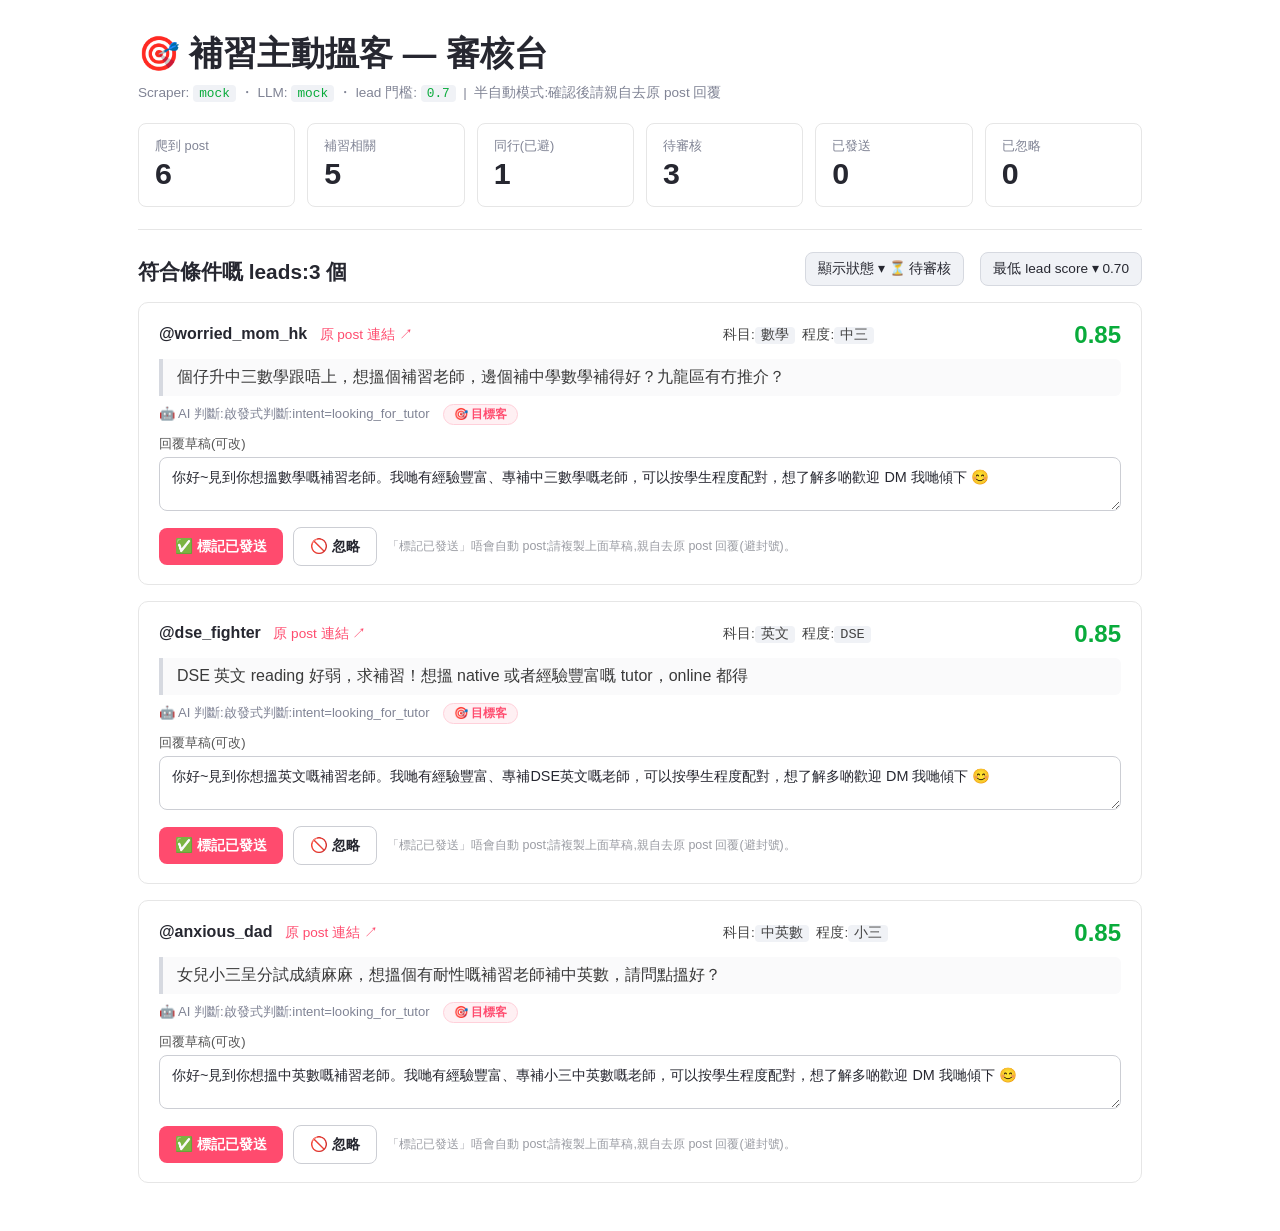
==== tutoring-leadgen/preview.html @ cb460b29 "docs: 加審核台 UI 靜態 preview (preview.html)" ====
<!DOCTYPE html>
<html lang="zh-HK">
<head>
<meta charset="UTF-8">
<meta name="viewport" content="width=device-width, initial-scale=1.0">
<title>補習主動搵客 — 審核台 (Preview)</title>
<style>
  * { box-sizing: border-box; margin: 0; padding: 0; }
  body {
    font-family: "Source Sans Pro", -apple-system, "PingFang HK", "Microsoft JhengHei", sans-serif;
    background: #ffffff; color: #262730; padding: 32px 48px; max-width: 1100px; margin: 0 auto;
  }
  h1 { font-size: 2.1rem; font-weight: 700; margin-bottom: 6px; }
  .caption { color: #808495; font-size: .85rem; margin-bottom: 20px; line-height: 1.5; }
  .caption code { background:#f0f2f6; padding:1px 6px; border-radius:4px; color:#09ab3b; font-size:.8rem;}
  .metrics { display: grid; grid-template-columns: repeat(6, 1fr); gap: 12px; margin: 18px 0; }
  .metric { background:#fff; border:1px solid #e6e6e6; border-radius:8px; padding:14px 16px; }
  .metric .label { color:#808495; font-size:.8rem; }
  .metric .value { font-size:1.9rem; font-weight:600; line-height:1.2; }
  .divider { border:none; border-top:1px solid #e6e6e6; margin:22px 0; }
  .toolbar { display:flex; justify-content:space-between; align-items:flex-end; margin-bottom:16px; }
  .toolbar h2 { font-size:1.3rem; }
  .filters { display:flex; gap:16px; align-items:center; }
  .pill { background:#f0f2f6; border:1px solid #d6d9e0; border-radius:8px; padding:7px 12px; font-size:.85rem; }
  .card { border:1px solid #e6e6e6; border-radius:10px; padding:18px 20px; margin-bottom:16px; background:#fff; }
  .card-head { display:grid; grid-template-columns: 3fr 1.4fr .7fr; align-items:center; gap:10px; margin-bottom:10px;}
  .handle { font-weight:700; }
  .handle a { color:#ff4b6e; text-decoration:none; font-weight:400; font-size:.85rem; margin-left:8px;}
  .meta { color:#444; font-size:.85rem; }
  .meta code { background:#f0f2f6; padding:1px 6px; border-radius:4px; }
  .score { font-size:1.5rem; font-weight:700; text-align:right; color:#09ab3b; }
  .quote { border-left:4px solid #d6d9e0; padding:8px 14px; margin:6px 0; color:#3a3a3a; background:#fafafb; border-radius:0 6px 6px 0;}
  .ai { color:#808495; font-size:.82rem; margin:8px 0; }
  label.fld { display:block; font-size:.82rem; color:#555; margin:10px 0 4px;}
  textarea { width:100%; border:1px solid #ccced4; border-radius:8px; padding:10px 12px;
             font-family:inherit; font-size:.9rem; resize:vertical; color:#262730; background:#fff; }
  .btns { display:flex; gap:10px; align-items:center; margin-top:12px; }
  button { border:none; border-radius:8px; padding:9px 16px; font-size:.9rem; cursor:pointer; font-weight:600;}
  .primary { background:#ff4b6e; color:#fff; }
  .ghost { background:#fff; border:1px solid #ccced4; color:#262730; }
  .hint { color:#9a9ca3; font-size:.78rem; }
  .badge { display:inline-block; background:#fff0f3; color:#ff4b6e; border:1px solid #ffd0da;
           border-radius:20px; padding:2px 10px; font-size:.72rem; font-weight:600; }
</style>
</head>
<body>
  <h1>🎯 補習主動搵客 — 審核台</h1>
  <div class="caption">
    Scraper: <code>mock</code> ・ LLM: <code>mock</code> ・ lead 門檻: <code>0.7</code>
    &nbsp;|&nbsp; 半自動模式:確認後請親自去原 post 回覆
  </div>

  <div class="metrics">
    <div class="metric"><div class="label">爬到 post</div><div class="value">6</div></div>
    <div class="metric"><div class="label">補習相關</div><div class="value">5</div></div>
    <div class="metric"><div class="label">同行(已避)</div><div class="value">1</div></div>
    <div class="metric"><div class="label">待審核</div><div class="value">3</div></div>
    <div class="metric"><div class="label">已發送</div><div class="value">0</div></div>
    <div class="metric"><div class="label">已忽略</div><div class="value">0</div></div>
  </div>

  <hr class="divider">

  <div class="toolbar">
    <h2>符合條件嘅 leads:3 個</h2>
    <div class="filters">
      <span class="pill">顯示狀態 ▾ ⏳ 待審核</span>
      <span class="pill">最低 lead score ▾ 0.70</span>
    </div>
  </div>

  <!-- Lead 1 -->
  <div class="card">
    <div class="card-head">
      <div class="handle">@worried_mom_hk <a href="#">原 post 連結 ↗</a></div>
      <div class="meta">科目:<code>數學</code>&nbsp; 程度:<code>中三</code></div>
      <div class="score">0.85</div>
    </div>
    <div class="quote">個仔升中三數學跟唔上，想搵個補習老師，邊個補中學數學補得好？九龍區有冇推介？</div>
    <div class="ai">🤖 AI 判斷:啟發式判斷:intent=looking_for_tutor　<span class="badge">🎯 目標客</span></div>
    <label class="fld">回覆草稿(可改)</label>
    <textarea rows="2">你好~見到你想搵數學嘅補習老師。我哋有經驗豐富、專補中三數學嘅老師，可以按學生程度配對，想了解多啲歡迎 DM 我哋傾下 😊</textarea>
    <div class="btns">
      <button class="primary">✅ 標記已發送</button>
      <button class="ghost">🚫 忽略</button>
      <span class="hint">「標記已發送」唔會自動 post;請複製上面草稿,親自去原 post 回覆(避封號)。</span>
    </div>
  </div>

  <!-- Lead 2 -->
  <div class="card">
    <div class="card-head">
      <div class="handle">@dse_fighter <a href="#">原 post 連結 ↗</a></div>
      <div class="meta">科目:<code>英文</code>&nbsp; 程度:<code>DSE</code></div>
      <div class="score">0.85</div>
    </div>
    <div class="quote">DSE 英文 reading 好弱，求補習！想搵 native 或者經驗豐富嘅 tutor，online 都得</div>
    <div class="ai">🤖 AI 判斷:啟發式判斷:intent=looking_for_tutor　<span class="badge">🎯 目標客</span></div>
    <label class="fld">回覆草稿(可改)</label>
    <textarea rows="2">你好~見到你想搵英文嘅補習老師。我哋有經驗豐富、專補DSE英文嘅老師，可以按學生程度配對，想了解多啲歡迎 DM 我哋傾下 😊</textarea>
    <div class="btns">
      <button class="primary">✅ 標記已發送</button>
      <button class="ghost">🚫 忽略</button>
      <span class="hint">「標記已發送」唔會自動 post;請複製上面草稿,親自去原 post 回覆(避封號)。</span>
    </div>
  </div>

  <!-- Lead 3 -->
  <div class="card">
    <div class="card-head">
      <div class="handle">@anxious_dad <a href="#">原 post 連結 ↗</a></div>
      <div class="meta">科目:<code>中英數</code>&nbsp; 程度:<code>小三</code></div>
      <div class="score">0.85</div>
    </div>
    <div class="quote">女兒小三呈分試成績麻麻，想搵個有耐性嘅補習老師補中英數，請問點搵好？</div>
    <div class="ai">🤖 AI 判斷:啟發式判斷:intent=looking_for_tutor　<span class="badge">🎯 目標客</span></div>
    <label class="fld">回覆草稿(可改)</label>
    <textarea rows="2">你好~見到你想搵中英數嘅補習老師。我哋有經驗豐富、專補小三中英數嘅老師，可以按學生程度配對，想了解多啲歡迎 DM 我哋傾下 😊</textarea>
    <div class="btns">
      <button class="primary">✅ 標記已發送</button>
      <button class="ghost">🚫 忽略</button>
      <span class="hint">「標記已發送」唔會自動 post;請複製上面草稿,親自去原 post 回覆(避封號)。</span>
    </div>
  </div>
</body>
</html>
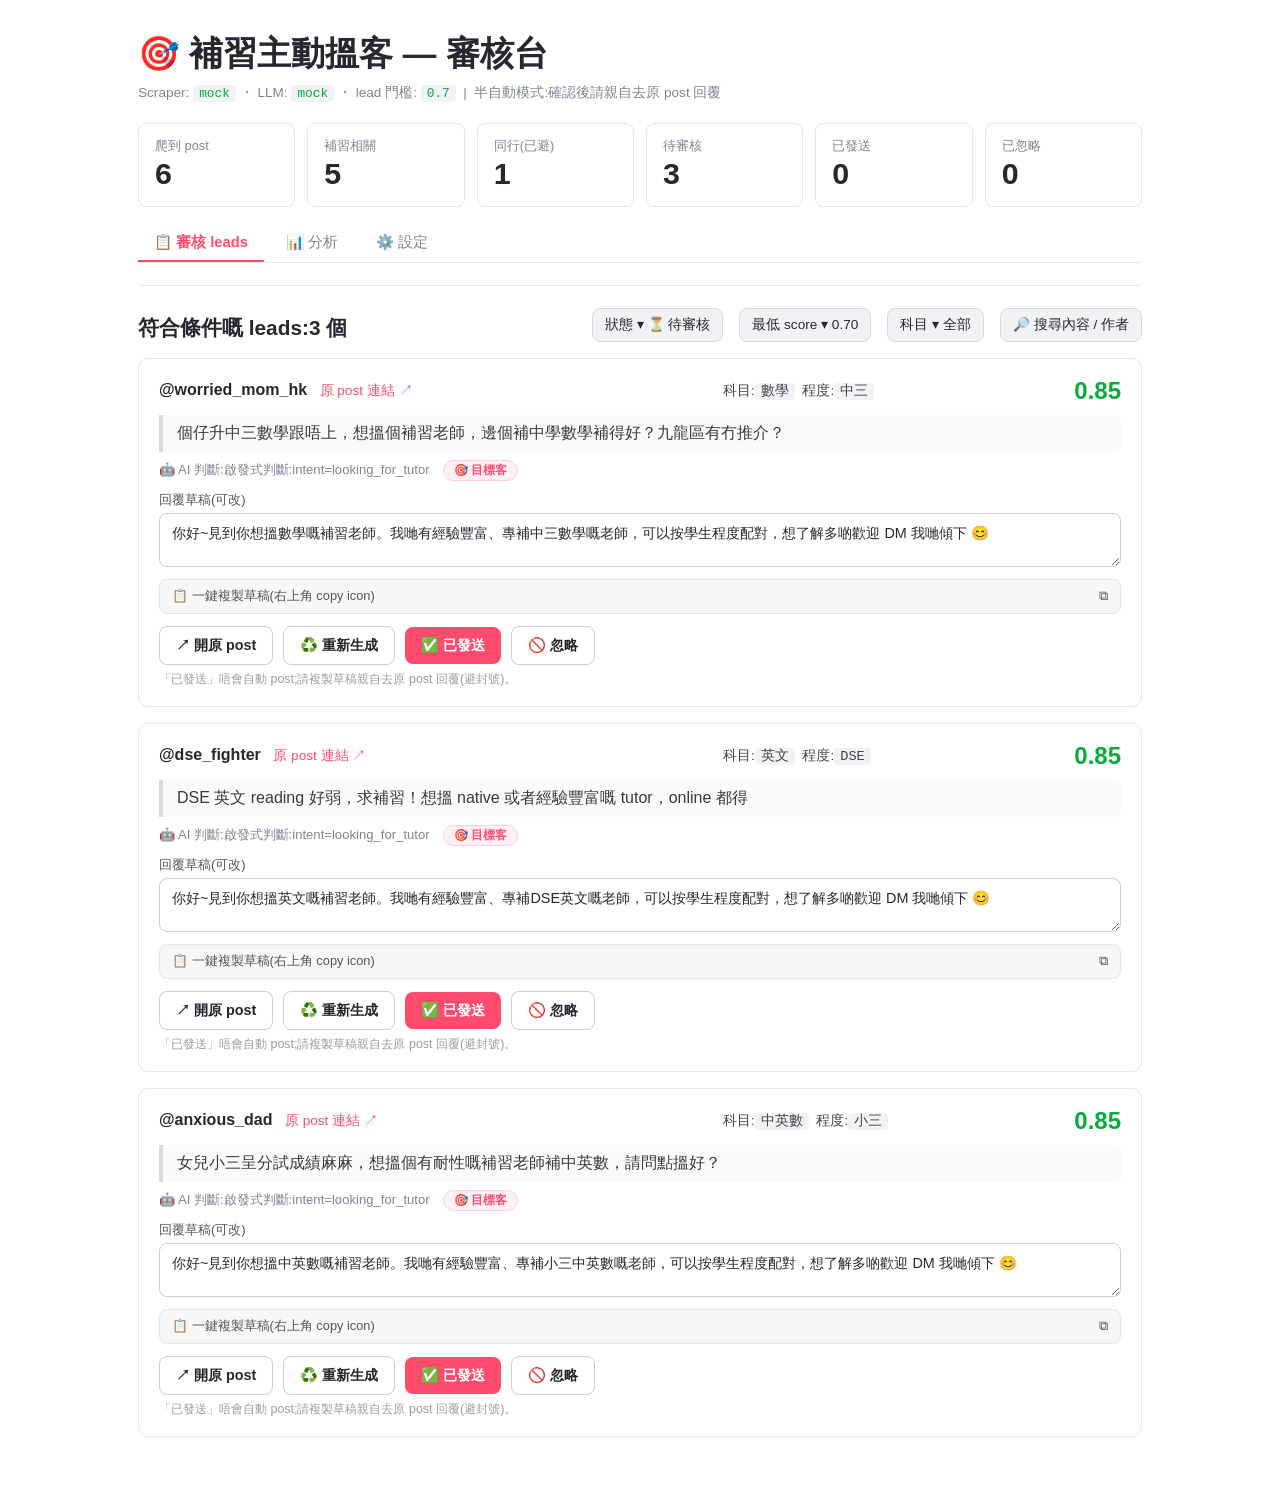
==== commit ed12103c: "feat: 升級至可實際使用版本（CLI/可靠性/黑名單/審核台升級/測試） - pipeline 改 CLI:run / check / stats,加 --limit/--dry-run/--re" ====
--- a/tutoring-leadgen/preview.html
+++ b/tutoring-leadgen/preview.html
@@ -41,6 +41,11 @@
   .hint { color:#9a9ca3; font-size:.78rem; }
   .badge { display:inline-block; background:#fff0f3; color:#ff4b6e; border:1px solid #ffd0da;
            border-radius:20px; padding:2px 10px; font-size:.72rem; font-weight:600; }
+  .tabs { display:flex; gap:6px; border-bottom:1px solid #e6e6e6; margin:18px 0 4px; }
+  .tab { padding:8px 16px; font-size:.92rem; color:#808495; cursor:default; }
+  .tab.active { color:#ff4b6e; border-bottom:2px solid #ff4b6e; font-weight:600; }
+  .copy { background:#f6f7f9; border:1px solid #e6e6e6; border-radius:8px; padding:8px 12px;
+          font-size:.8rem; color:#555; margin-top:8px; display:flex; justify-content:space-between; }
 </style>
 </head>
 <body>
@@ -59,13 +64,21 @@
     <div class="metric"><div class="label">已忽略</div><div class="value">0</div></div>
   </div>
 
+  <div class="tabs">
+    <div class="tab active">📋 審核 leads</div>
+    <div class="tab">📊 分析</div>
+    <div class="tab">⚙️ 設定</div>
+  </div>
+
   <hr class="divider">
 
   <div class="toolbar">
     <h2>符合條件嘅 leads:3 個</h2>
     <div class="filters">
-      <span class="pill">顯示狀態 ▾ ⏳ 待審核</span>
-      <span class="pill">最低 lead score ▾ 0.70</span>
+      <span class="pill">狀態 ▾ ⏳ 待審核</span>
+      <span class="pill">最低 score ▾ 0.70</span>
+      <span class="pill">科目 ▾ 全部</span>
+      <span class="pill">🔎 搜尋內容 / 作者</span>
     </div>
   </div>
 
@@ -80,11 +93,14 @@
     <div class="ai">🤖 AI 判斷:啟發式判斷:intent=looking_for_tutor　<span class="badge">🎯 目標客</span></div>
     <label class="fld">回覆草稿(可改)</label>
     <textarea rows="2">你好~見到你想搵數學嘅補習老師。我哋有經驗豐富、專補中三數學嘅老師，可以按學生程度配對，想了解多啲歡迎 DM 我哋傾下 😊</textarea>
+    <div class="copy"><span>📋 一鍵複製草稿(右上角 copy icon)</span><span>⧉</span></div>
     <div class="btns">
-      <button class="primary">✅ 標記已發送</button>
+      <button class="ghost">↗ 開原 post</button>
+      <button class="ghost">♻️ 重新生成</button>
+      <button class="primary">✅ 已發送</button>
       <button class="ghost">🚫 忽略</button>
-      <span class="hint">「標記已發送」唔會自動 post;請複製上面草稿,親自去原 post 回覆(避封號)。</span>
     </div>
+    <div class="hint" style="margin-top:6px;">「已發送」唔會自動 post;請複製草稿親自去原 post 回覆(避封號)。</div>
   </div>
 
   <!-- Lead 2 -->
@@ -98,11 +114,14 @@
     <div class="ai">🤖 AI 判斷:啟發式判斷:intent=looking_for_tutor　<span class="badge">🎯 目標客</span></div>
     <label class="fld">回覆草稿(可改)</label>
     <textarea rows="2">你好~見到你想搵英文嘅補習老師。我哋有經驗豐富、專補DSE英文嘅老師，可以按學生程度配對，想了解多啲歡迎 DM 我哋傾下 😊</textarea>
+    <div class="copy"><span>📋 一鍵複製草稿(右上角 copy icon)</span><span>⧉</span></div>
     <div class="btns">
-      <button class="primary">✅ 標記已發送</button>
+      <button class="ghost">↗ 開原 post</button>
+      <button class="ghost">♻️ 重新生成</button>
+      <button class="primary">✅ 已發送</button>
       <button class="ghost">🚫 忽略</button>
-      <span class="hint">「標記已發送」唔會自動 post;請複製上面草稿,親自去原 post 回覆(避封號)。</span>
     </div>
+    <div class="hint" style="margin-top:6px;">「已發送」唔會自動 post;請複製草稿親自去原 post 回覆(避封號)。</div>
   </div>
 
   <!-- Lead 3 -->
@@ -116,11 +135,14 @@
     <div class="ai">🤖 AI 判斷:啟發式判斷:intent=looking_for_tutor　<span class="badge">🎯 目標客</span></div>
     <label class="fld">回覆草稿(可改)</label>
     <textarea rows="2">你好~見到你想搵中英數嘅補習老師。我哋有經驗豐富、專補小三中英數嘅老師，可以按學生程度配對，想了解多啲歡迎 DM 我哋傾下 😊</textarea>
+    <div class="copy"><span>📋 一鍵複製草稿(右上角 copy icon)</span><span>⧉</span></div>
     <div class="btns">
-      <button class="primary">✅ 標記已發送</button>
+      <button class="ghost">↗ 開原 post</button>
+      <button class="ghost">♻️ 重新生成</button>
+      <button class="primary">✅ 已發送</button>
       <button class="ghost">🚫 忽略</button>
-      <span class="hint">「標記已發送」唔會自動 post;請複製上面草稿,親自去原 post 回覆(避封號)。</span>
     </div>
+    <div class="hint" style="margin-top:6px;">「已發送」唔會自動 post;請複製草稿親自去原 post 回覆(避封號)。</div>
   </div>
 </body>
 </html>
